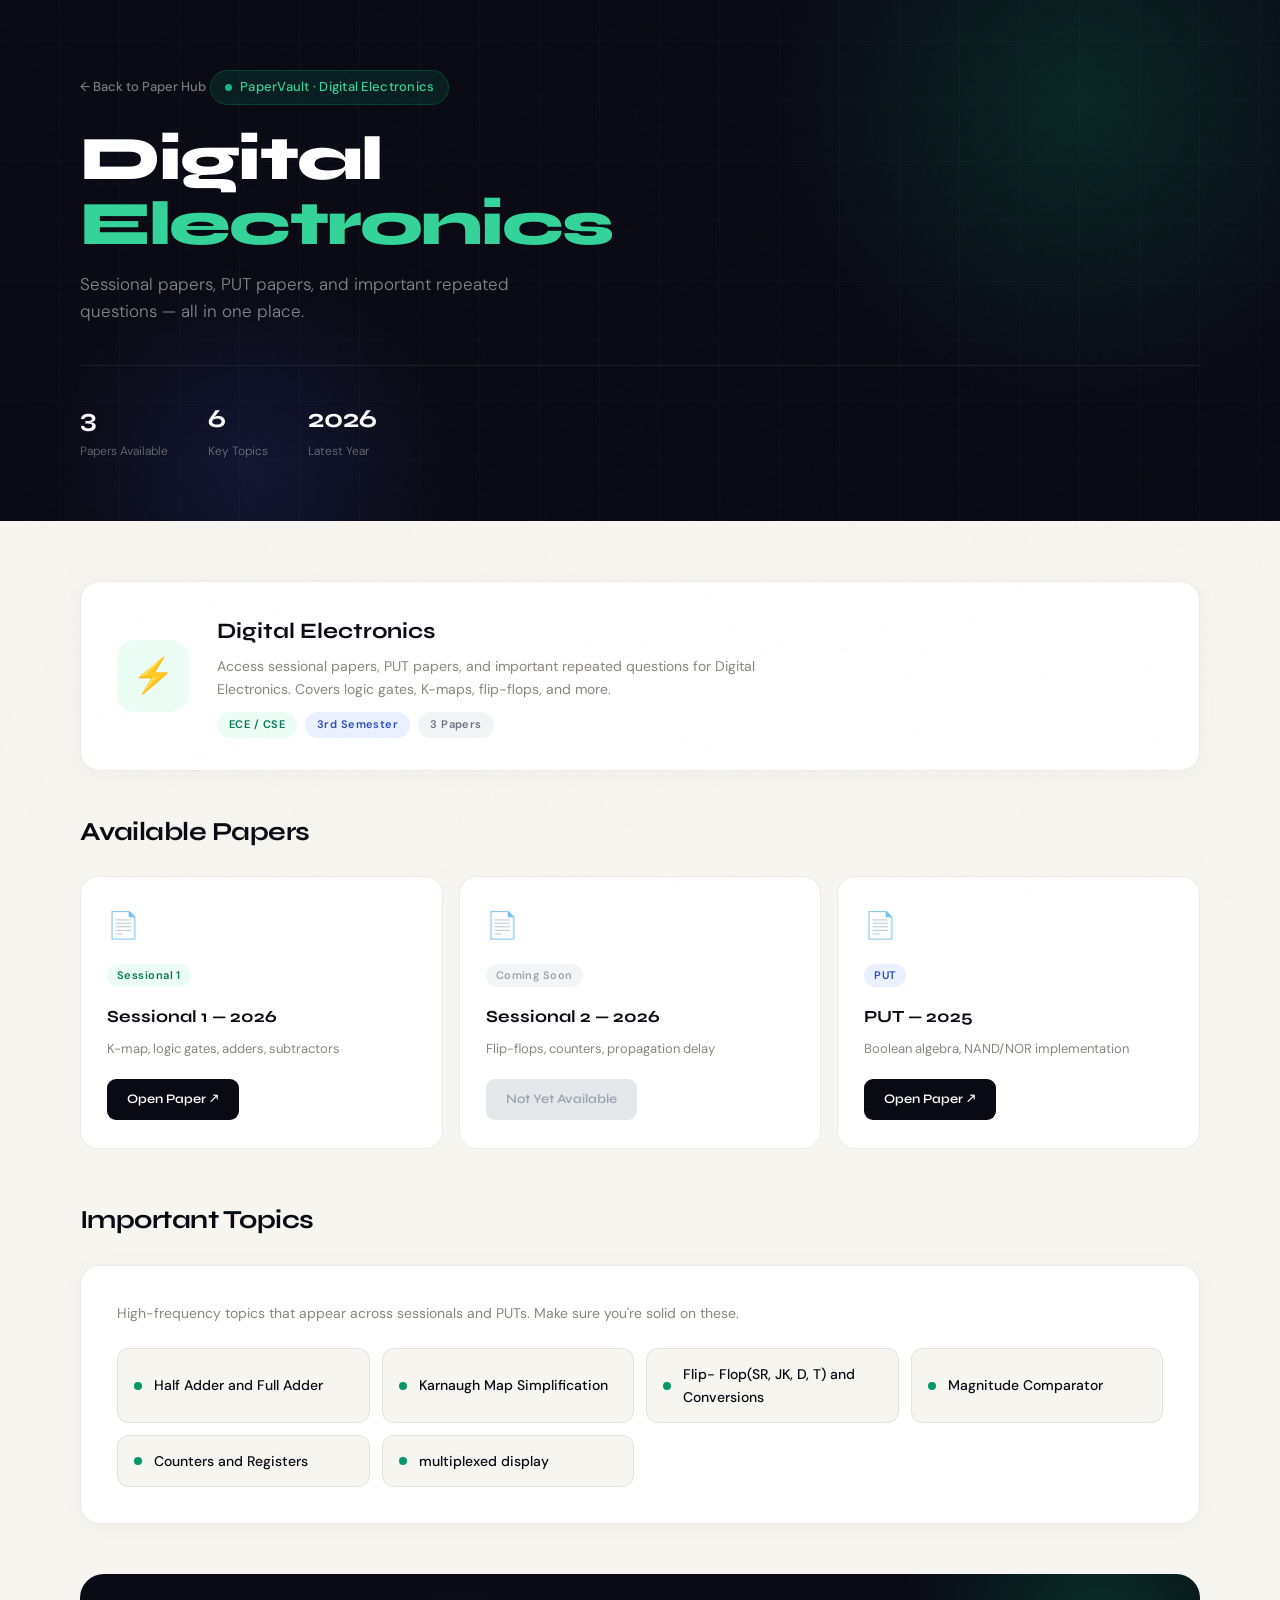
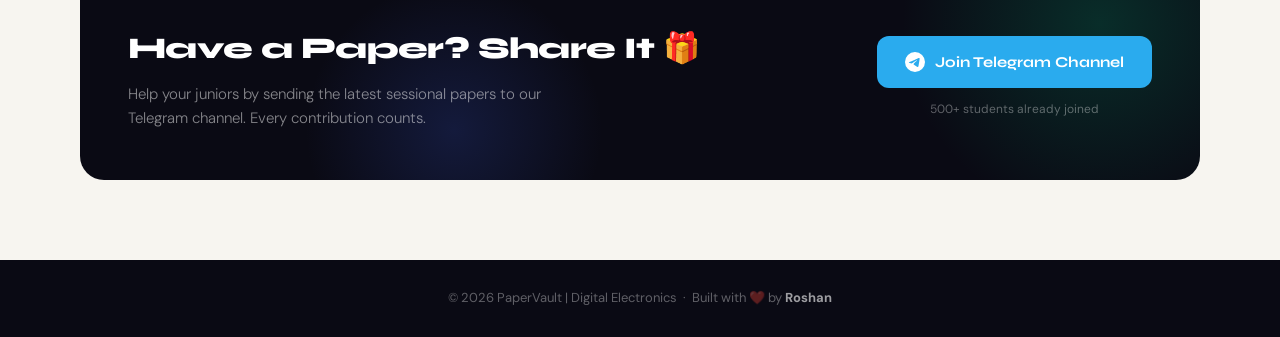
==== pages/digital.html @ 21e6dd07 "fix: correct relative path to index.html in digital page" ====
<!DOCTYPE html>
<html lang="en">
<head>
  <meta charset="UTF-8" />
  <meta name="viewport" content="width=device-width, initial-scale=1.0"/>
  <title>PaperVault | Digital Electronics</title>
  <link href="https://fonts.googleapis.com/css2?family=Syne:wght@400;600;700;800&family=DM+Sans:ital,opsz,wght@0,9..40,300;0,9..40,400;0,9..40,500;1,9..40,300&display=swap" rel="stylesheet">
  <style>
    :root {
      --ink: #0a0a14;
      --paper: #f7f5f0;
      --cream: #ede9e1;
      --accent: #059669;
      --accent2: #3b5bdb;
      --muted: #8b8580;
      --card-bg: #ffffff;
      --border: rgba(0,0,0,0.08);
    }

    * {
      margin: 0;
      padding: 0;
      box-sizing: border-box;
    }

    body {
      background: var(--paper);
      color: var(--ink);
      font-family: 'DM Sans', sans-serif;
      line-height: 1.6;
      overflow-x: hidden;
    }

    body::before {
      content: '';
      position: fixed;
      inset: 0;
      background-image: url("data:image/svg+xml,%3Csvg viewBox='0 0 200 200' xmlns='http://www.w3.org/2000/svg'%3E%3Cfilter id='noise'%3E%3CfeTurbulence type='fractalNoise' baseFrequency='0.9' numOctaves='4' stitchTiles='stitch'/%3E%3C/filter%3E%3Crect width='100%25' height='100%25' filter='url(%23noise)' opacity='0.04'/%3E%3C/svg%3E");
      pointer-events: none;
      z-index: 999;
      opacity: 0.4;
    }

    /* ─── HEADER ─── */
    header {
      background: var(--ink);
      color: white;
      position: relative;
      overflow: hidden;
    }

    .header-bg-lines {
      position: absolute;
      inset: 0;
      background-image:
        repeating-linear-gradient(0deg, transparent, transparent 59px, rgba(255,255,255,0.04) 60px),
        repeating-linear-gradient(90deg, transparent, transparent 59px, rgba(255,255,255,0.04) 60px);
    }

    .header-orb {
      position: absolute;
      width: 600px;
      height: 600px;
      border-radius: 50%;
      background: radial-gradient(circle, rgba(5,150,105,0.2) 0%, transparent 70%);
      top: -200px;
      right: -100px;
      pointer-events: none;
    }

    .header-orb2 {
      position: absolute;
      width: 400px;
      height: 400px;
      border-radius: 50%;
      background: radial-gradient(circle, rgba(59,91,219,0.15) 0%, transparent 70%);
      bottom: -150px;
      left: 50px;
      pointer-events: none;
    }

    .header-inner {
      position: relative;
      z-index: 1;
      max-width: 1200px;
      margin: 0 auto;
      padding: 70px 40px 60px;
    }

    .back-link {
      display: inline-flex;
      align-items: center;
      gap: 8px;
      color: rgba(255,255,255,0.45);
      text-decoration: none;
      font-size: 13px;
      font-weight: 500;
      margin-bottom: 24px;
      transition: color 0.2s;
    }

    .back-link:hover { color: rgba(255,255,255,0.8); }

    .header-badge {
      display: inline-flex;
      align-items: center;
      gap: 8px;
      background: rgba(5,150,105,0.15);
      border: 1px solid rgba(5,150,105,0.3);
      color: #34d399;
      padding: 6px 14px;
      border-radius: 100px;
      font-size: 13px;
      font-weight: 500;
      margin-bottom: 22px;
      letter-spacing: 0.02em;
    }

    .header-badge span {
      width: 7px;
      height: 7px;
      background: #10b981;
      border-radius: 50%;
      display: inline-block;
      animation: pulse 2s infinite;
    }

    @keyframes pulse {
      0%, 100% { opacity: 1; transform: scale(1); }
      50% { opacity: 0.5; transform: scale(0.8); }
    }

    header h1 {
      font-family: 'Syne', sans-serif;
      font-size: clamp(36px, 5.5vw, 62px);
      font-weight: 800;
      line-height: 1.05;
      letter-spacing: -0.03em;
      margin-bottom: 14px;
    }

    header h1 em {
      font-style: normal;
      color: #34d399;
    }

    header p {
      font-size: 17px;
      color: rgba(255,255,255,0.5);
      font-weight: 300;
      max-width: 480px;
      margin-bottom: 0;
    }

    .header-stats {
      display: flex;
      gap: 40px;
      margin-top: 40px;
      padding-top: 32px;
      border-top: 1px solid rgba(255,255,255,0.08);
    }

    .stat { display: flex; flex-direction: column; gap: 2px; }
    .stat-num {
      font-family: 'Syne', sans-serif;
      font-size: 26px;
      font-weight: 700;
      color: white;
    }
    .stat-label {
      font-size: 12px;
      color: rgba(255,255,255,0.4);
      font-weight: 300;
    }

    /* ─── MAIN ─── */
    .container {
      max-width: 1200px;
      margin: 0 auto;
      padding: 60px 40px 80px;
    }

    /* ─── SECTION HEADER ─── */
    .section-header {
      display: flex;
      align-items: baseline;
      justify-content: space-between;
      margin-bottom: 24px;
    }

    .section-title {
      font-family: 'Syne', sans-serif;
      font-size: 26px;
      font-weight: 700;
      letter-spacing: -0.02em;
    }

    /* ─── SUBJECT INFO CARD ─── */
    .subject-info {
      background: var(--card-bg);
      border-radius: 20px;
      border: 1.5px solid var(--border);
      padding: 32px 36px;
      margin-bottom: 40px;
      display: flex;
      align-items: center;
      gap: 28px;
      box-shadow: 0 2px 20px rgba(0,0,0,0.04);
    }

    .subject-icon-wrap {
      width: 72px;
      height: 72px;
      border-radius: 18px;
      background: #ecfdf5;
      display: flex;
      align-items: center;
      justify-content: center;
      font-size: 34px;
      flex-shrink: 0;
    }

    .subject-info h2 {
      font-family: 'Syne', sans-serif;
      font-size: 22px;
      font-weight: 700;
      margin-bottom: 6px;
    }

    .subject-info p {
      font-size: 14px;
      color: var(--muted);
      max-width: 600px;
    }

    .subject-tags {
      display: flex;
      gap: 8px;
      margin-top: 12px;
      flex-wrap: wrap;
    }

    .stag {
      padding: 4px 12px;
      border-radius: 100px;
      font-size: 11px;
      font-weight: 600;
      letter-spacing: 0.04em;
    }

    .stag-green { background: #ecfdf5; color: #047857; }
    .stag-blue  { background: #eaf0ff; color: #2d4fbb; }
    .stag-gray  { background: #f3f4f6; color: #6b7280; }

    /* ─── PAPER GRID ─── */
    .paper-grid {
      display: grid;
      grid-template-columns: repeat(auto-fill, minmax(280px, 1fr));
      gap: 16px;
      margin-bottom: 50px;
    }

    .paper-box {
      background: var(--card-bg);
      padding: 28px 26px;
      border-radius: 18px;
      border: 1.5px solid var(--border);
      transition: transform 0.2s, box-shadow 0.2s, border-color 0.2s;
      position: relative;
      overflow: hidden;
    }

    .paper-box::after {
      content: '';
      position: absolute;
      bottom: 0;
      left: 0;
      right: 0;
      height: 3px;
      background: var(--box-accent, var(--accent));
      transform: scaleX(0);
      transform-origin: left;
      transition: transform 0.25s ease;
    }

    .paper-box:hover {
      transform: translateY(-4px);
      box-shadow: 0 16px 40px rgba(0,0,0,0.1);
      border-color: transparent;
    }

    .paper-box:hover::after { transform: scaleX(1); }

    .paper-box-icon {
      font-size: 26px;
      margin-bottom: 14px;
      display: block;
    }

    .paper-box h3 {
      font-family: 'Syne', sans-serif;
      font-size: 17px;
      font-weight: 700;
      margin-bottom: 8px;
      color: var(--ink);
    }

    .paper-box p {
      font-size: 13px;
      color: var(--muted);
      margin-bottom: 20px;
    }

    .paper-type-tag {
      display: inline-block;
      padding: 3px 10px;
      border-radius: 100px;
      font-size: 11px;
      font-weight: 600;
      letter-spacing: 0.04em;
      margin-bottom: 16px;
    }

    .tag-sess { background: #ecfdf5; color: #047857; }
    .tag-put  { background: #eaf0ff; color: #2d4fbb; }
    .tag-na   { background: #f3f4f6; color: #9ca3af; }

    .paper-box a {
      display: inline-flex;
      align-items: center;
      gap: 8px;
      text-decoration: none;
      background: var(--ink);
      color: white;
      padding: 10px 20px;
      border-radius: 9px;
      font-family: 'Syne', sans-serif;
      font-weight: 600;
      font-size: 13px;
      transition: background 0.2s, transform 0.15s;
    }

    .paper-box a:hover {
      background: var(--box-accent, var(--accent));
      transform: scale(1.03);
    }

    .paper-box a.disabled {
      background: #e5e7eb;
      color: #9ca3af;
      cursor: not-allowed;
      pointer-events: none;
    }

    /* ─── TOPICS ─── */
    .topics-card {
      background: var(--card-bg);
      padding: 36px;
      border-radius: 20px;
      border: 1.5px solid var(--border);
      box-shadow: 0 2px 20px rgba(0,0,0,0.04);
      margin-bottom: 50px;
    }

    .topics-grid {
      display: grid;
      grid-template-columns: repeat(auto-fill, minmax(240px, 1fr));
      gap: 12px;
      margin-top: 24px;
    }

    .topic-item {
      display: flex;
      align-items: center;
      gap: 12px;
      padding: 14px 16px;
      background: var(--paper);
      border-radius: 12px;
      border: 1.5px solid var(--border);
      font-size: 14px;
      font-weight: 500;
      transition: border-color 0.2s, background 0.2s;
    }

    .topic-item:hover {
      border-color: rgba(5,150,105,0.3);
      background: #f0fdf8;
    }

    .topic-dot {
      width: 8px;
      height: 8px;
      border-radius: 50%;
      background: var(--accent);
      flex-shrink: 0;
    }

    /* ─── CONTRIBUTE CTA ─── */
    .contribute-box {
      background: var(--ink);
      color: white;
      padding: 50px 48px;
      border-radius: 24px;
      display: flex;
      align-items: center;
      justify-content: space-between;
      gap: 40px;
      position: relative;
      overflow: hidden;
    }

    .contribute-box::before {
      content: '';
      position: absolute;
      width: 400px;
      height: 400px;
      border-radius: 50%;
      background: radial-gradient(circle, rgba(5,150,105,0.25) 0%, transparent 70%);
      top: -150px;
      right: -100px;
      pointer-events: none;
    }

    .contribute-box::after {
      content: '';
      position: absolute;
      width: 300px;
      height: 300px;
      border-radius: 50%;
      background: radial-gradient(circle, rgba(59,91,219,0.2) 0%, transparent 70%);
      bottom: -100px;
      left: 20%;
      pointer-events: none;
    }

    .contribute-text { position: relative; z-index: 1; }

    .contribute-text h2 {
      font-family: 'Syne', sans-serif;
      font-size: 30px;
      font-weight: 800;
      margin-bottom: 10px;
      letter-spacing: -0.02em;
    }

    .contribute-text p {
      font-size: 15px;
      color: rgba(255,255,255,0.5);
      font-weight: 300;
      max-width: 420px;
    }

    .contribute-actions {
      display: flex;
      flex-direction: column;
      gap: 12px;
      align-items: center;
      position: relative;
      z-index: 1;
      flex-shrink: 0;
    }

    .tg-btn {
      display: inline-flex;
      align-items: center;
      gap: 10px;
      padding: 14px 28px;
      background: #2AABEE;
      color: white;
      text-decoration: none;
      border-radius: 12px;
      font-family: 'Syne', sans-serif;
      font-weight: 700;
      font-size: 15px;
      transition: background 0.2s, transform 0.15s;
      white-space: nowrap;
    }

    .tg-btn:hover {
      background: #1a9bde;
      transform: scale(1.04);
    }

    .tg-note {
      font-size: 12px;
      color: rgba(255,255,255,0.35);
    }

    /* ─── ANIMATIONS ─── */
    .fade-up {
      opacity: 0;
      transform: translateY(20px);
      animation: fadeUp 0.5s forwards;
    }

    @keyframes fadeUp {
      to { opacity: 1; transform: translateY(0); }
    }

    .delay-1 { animation-delay: 0.1s; }
    .delay-2 { animation-delay: 0.2s; }
    .delay-3 { animation-delay: 0.3s; }

    /* ─── FOOTER ─── */
    footer {
      background: var(--ink);
      color: rgba(255,255,255,0.35);
      text-align: center;
      padding: 28px 20px;
      font-size: 13px;
    }

    footer strong { color: rgba(255,255,255,0.6); }

    @media (max-width: 700px) {
      .header-inner { padding: 50px 24px 44px; }
      .container { padding: 40px 20px 60px; }
      .header-stats { gap: 24px; }
      .subject-info { flex-direction: column; gap: 16px; }
      .contribute-box { flex-direction: column; padding: 36px 28px; text-align: center; }
      .contribute-text p { margin: 0 auto; }
    }
  </style>
</head>
<body>

  <header>
    <div class="header-bg-lines"></div>
    <div class="header-orb"></div>
    <div class="header-orb2"></div>
    <div class="header-inner">
      <a href="../index.html" class="back-link fade-up">← Back to Paper Hub</a>
      <div class="header-badge fade-up delay-1">
        <span></span> PaperVault · Digital Electronics
      </div>
      <h1 class="fade-up delay-1">
        Digital<br><em>Electronics</em>
      </h1>
      <p class="fade-up delay-2">
        Sessional papers, PUT papers, and important repeated questions — all in one place.
      </p>
      <div class="header-stats fade-up delay-3">
        <div class="stat">
          <span class="stat-num">3</span>
          <span class="stat-label">Papers Available</span>
        </div>
        <div class="stat">
          <span class="stat-num">6</span>
          <span class="stat-label">Key Topics</span>
        </div>
        <div class="stat">
          <span class="stat-num">2026</span>
          <span class="stat-label">Latest Year</span>
        </div>
      </div>
    </div>
  </header>

  <div class="container">

    <!-- Subject Info -->
    <div class="subject-info fade-up">
      <div class="subject-icon-wrap">⚡</div>
      <div>
        <h2>Digital Electronics</h2>
        <p>Access sessional papers, PUT papers, and important repeated questions for Digital Electronics. Covers logic gates, K-maps, flip-flops, and more.</p>
        <div class="subject-tags">
          <span class="stag stag-green">ECE / CSE</span>
          <span class="stag stag-blue">3rd Semester</span>
          <span class="stag stag-gray">3 Papers</span>
        </div>
      </div>
    </div>

    <!-- Papers -->
    <div class="section-header">
      <h2 class="section-title">Available Papers</h2>
    </div>

    <div class="paper-grid">

      <div class="paper-box" style="--box-accent:#059669;">
        <span class="paper-box-icon">📄</span>
        <span class="paper-type-tag tag-sess">Sessional 1</span>
        <h3>Sessional 1 — 2026</h3>
        <p>K-map, logic gates, adders, subtractors</p>
        <a href="https://drive.google.com/file/d/1zLcSnVj4xgojFIDp60pKzK4BfF113yq0/view?usp=sharing" target="_blank">
          Open Paper ↗
        </a>
      </div>

      <div class="paper-box" style="--box-accent:#6b7280;">
        <span class="paper-box-icon">📄</span>
        <span class="paper-type-tag tag-na">Coming Soon</span>
        <h3>Sessional 2 — 2026</h3>
        <p>Flip-flops, counters, propagation delay</p>
        <a href="#" class="disabled">Not Yet Available</a>
      </div>

      <div class="paper-box" style="--box-accent:#3b5bdb;">
        <span class="paper-box-icon">📄</span>
        <span class="paper-type-tag tag-put">PUT</span>
        <h3>PUT — 2025</h3>
        <p>Boolean algebra, NAND/NOR implementation</p>
        <a href="YOUR_GOOGLE_DRIVE_LINK_HERE" target="_blank">Open Paper ↗</a>
      </div>

    </div>

    <!-- Important Topics -->
    <div class="section-header">
      <h2 class="section-title">Important Topics</h2>
    </div>

    <div class="topics-card">
      <p style="font-size:14px; color:var(--muted);">High-frequency topics that appear across sessionals and PUTs. Make sure you're solid on these.</p>
      <div class="topics-grid">
        <div class="topic-item"><span class="topic-dot"></span>Half Adder and Full Adder</div>
        <div class="topic-item"><span class="topic-dot"></span>Karnaugh Map Simplification</div>
        <div class="topic-item"><span class="topic-dot"></span>Flip- Flop(SR, JK, D, T) and Conversions</div>
        <div class="topic-item"><span class="topic-dot"></span>Magnitude Comparator</div>
        <div class="topic-item"><span class="topic-dot"></span>Counters and Registers</div>
        <div class="topic-item"><span class="topic-dot"></span>multiplexed display</div>
      </div>
    </div>

    <!-- Contribute CTA -->
    <div class="contribute-box">
      <div class="contribute-text">
        <h2>Have a Paper? Share It 🎁</h2>
        <p>Help your juniors by sending the latest sessional papers to our Telegram channel. Every contribution counts.</p>
      </div>
      <div class="contribute-actions">
        <a href="#" class="tg-btn">
          <svg width="20" height="20" viewBox="0 0 24 24" fill="white"><path d="M11.944 0A12 12 0 0 0 0 12a12 12 0 0 0 12 12 12 12 0 0 0 12-12A12 12 0 0 0 12 0a12 12 0 0 0-.056 0zm4.962 7.224c.1-.002.321.023.465.14a.506.506 0 0 1 .171.325c.016.093.036.306.02.472-.18 1.898-.962 6.502-1.36 8.627-.168.9-.499 1.201-.82 1.23-.696.065-1.225-.46-1.9-.902-1.056-.693-1.653-1.124-2.678-1.8-1.185-.78-.417-1.21.258-1.91.177-.184 3.247-2.977 3.307-3.23.007-.032.014-.15-.056-.212s-.174-.041-.249-.024c-.106.024-1.793 1.14-5.061 3.345-.48.33-.913.49-1.302.48-.428-.008-1.252-.241-1.865-.44-.752-.245-1.349-.374-1.297-.789.027-.216.325-.437.893-.663 3.498-1.524 5.83-2.529 6.998-3.014 3.332-1.386 4.025-1.627 4.476-1.635z"/></svg>
          Join Telegram Channel
        </a>
        <span class="tg-note">500+ students already joined</span>
      </div>
    </div>

  </div>

  <footer>
    © 2026 PaperVault | Digital Electronics &nbsp;·&nbsp; Built with ❤️ by <strong>Roshan</strong>
  </footer>

</body>
</html>
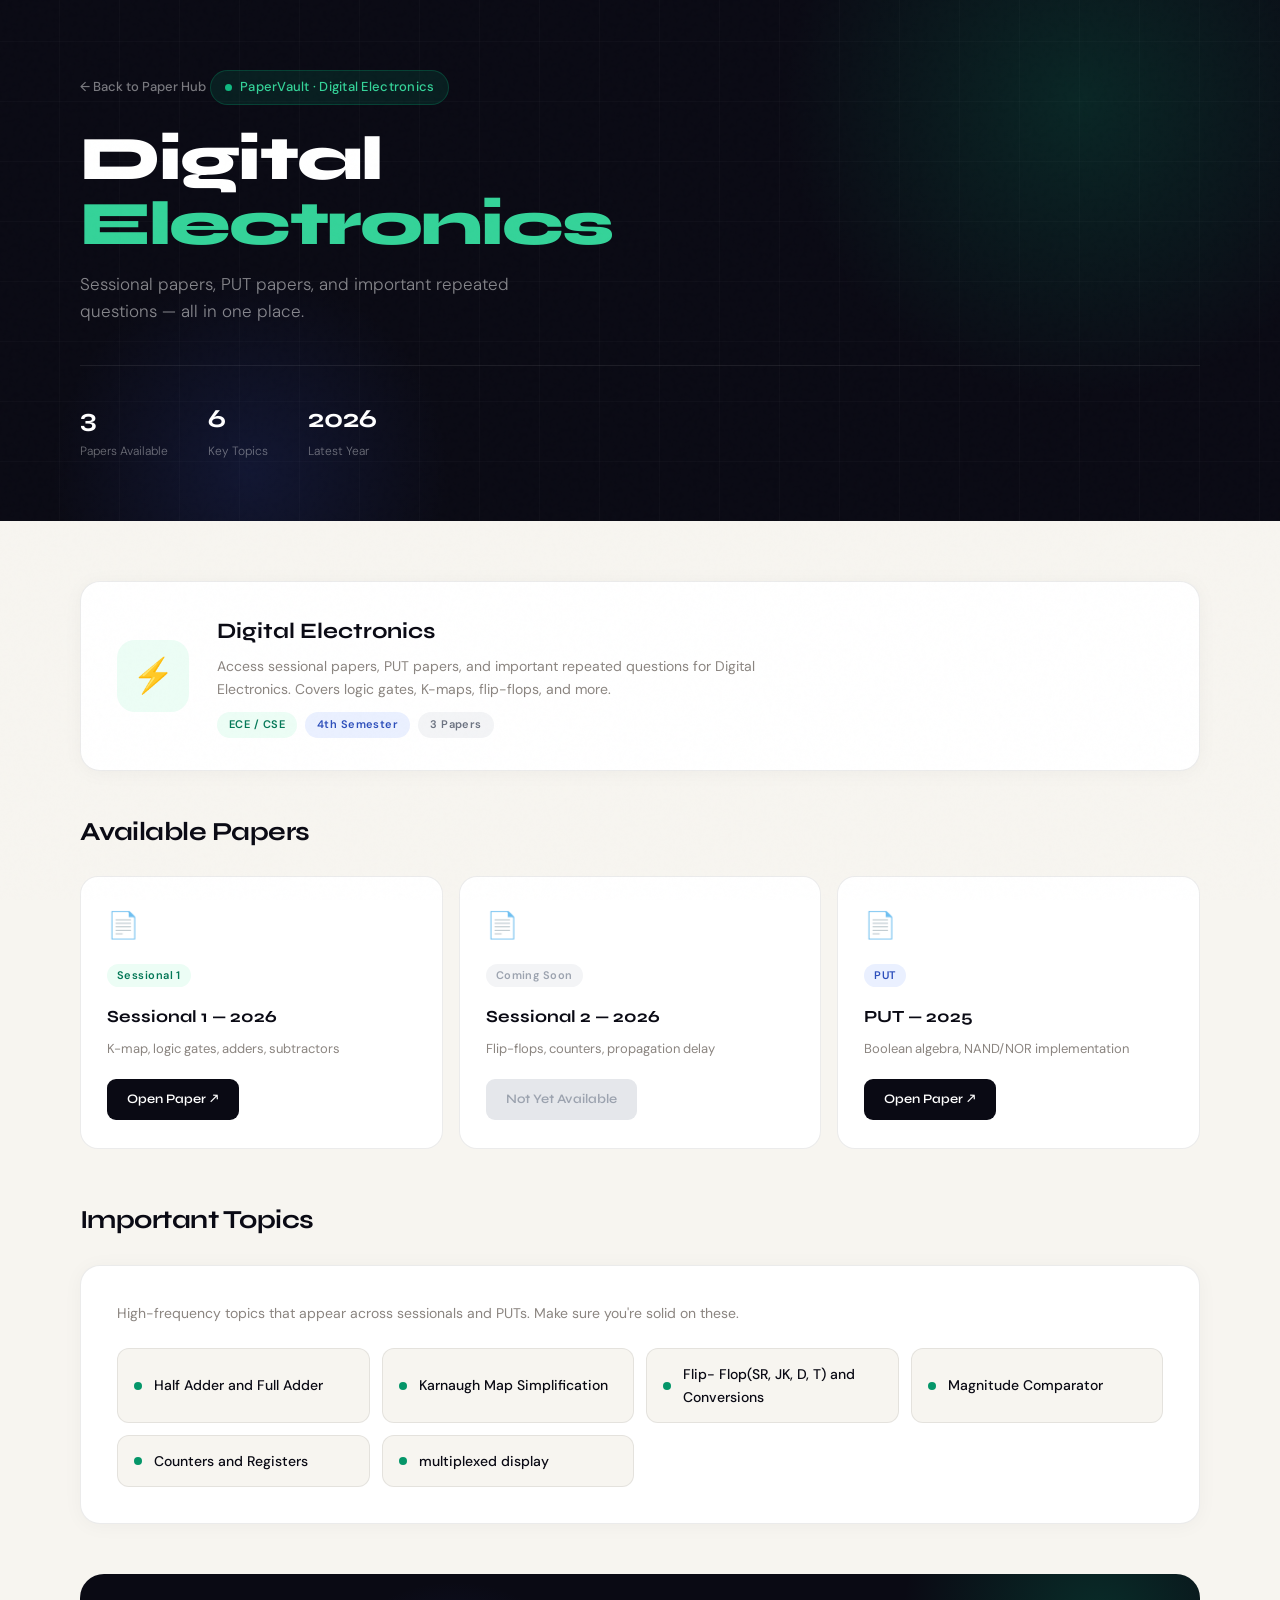
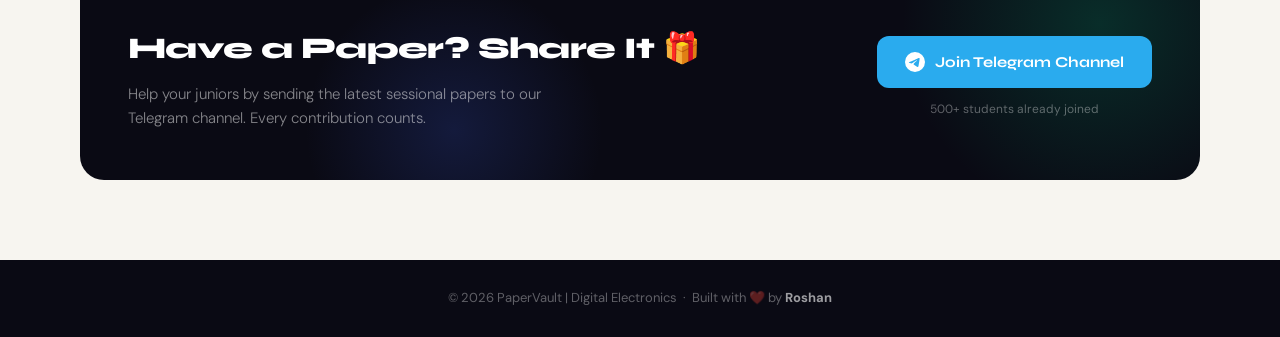
==== commit 4a4fa5c0: "fix: corrected semester label in digital electronics section" ====
--- a/pages/digital.html
+++ b/pages/digital.html
@@ -566,7 +566,7 @@
         <p>Access sessional papers, PUT papers, and important repeated questions for Digital Electronics. Covers logic gates, K-maps, flip-flops, and more.</p>
         <div class="subject-tags">
           <span class="stag stag-green">ECE / CSE</span>
-          <span class="stag stag-blue">3rd Semester</span>
+          <span class="stag stag-blue">4th Semester</span>
           <span class="stag stag-gray">3 Papers</span>
         </div>
       </div>
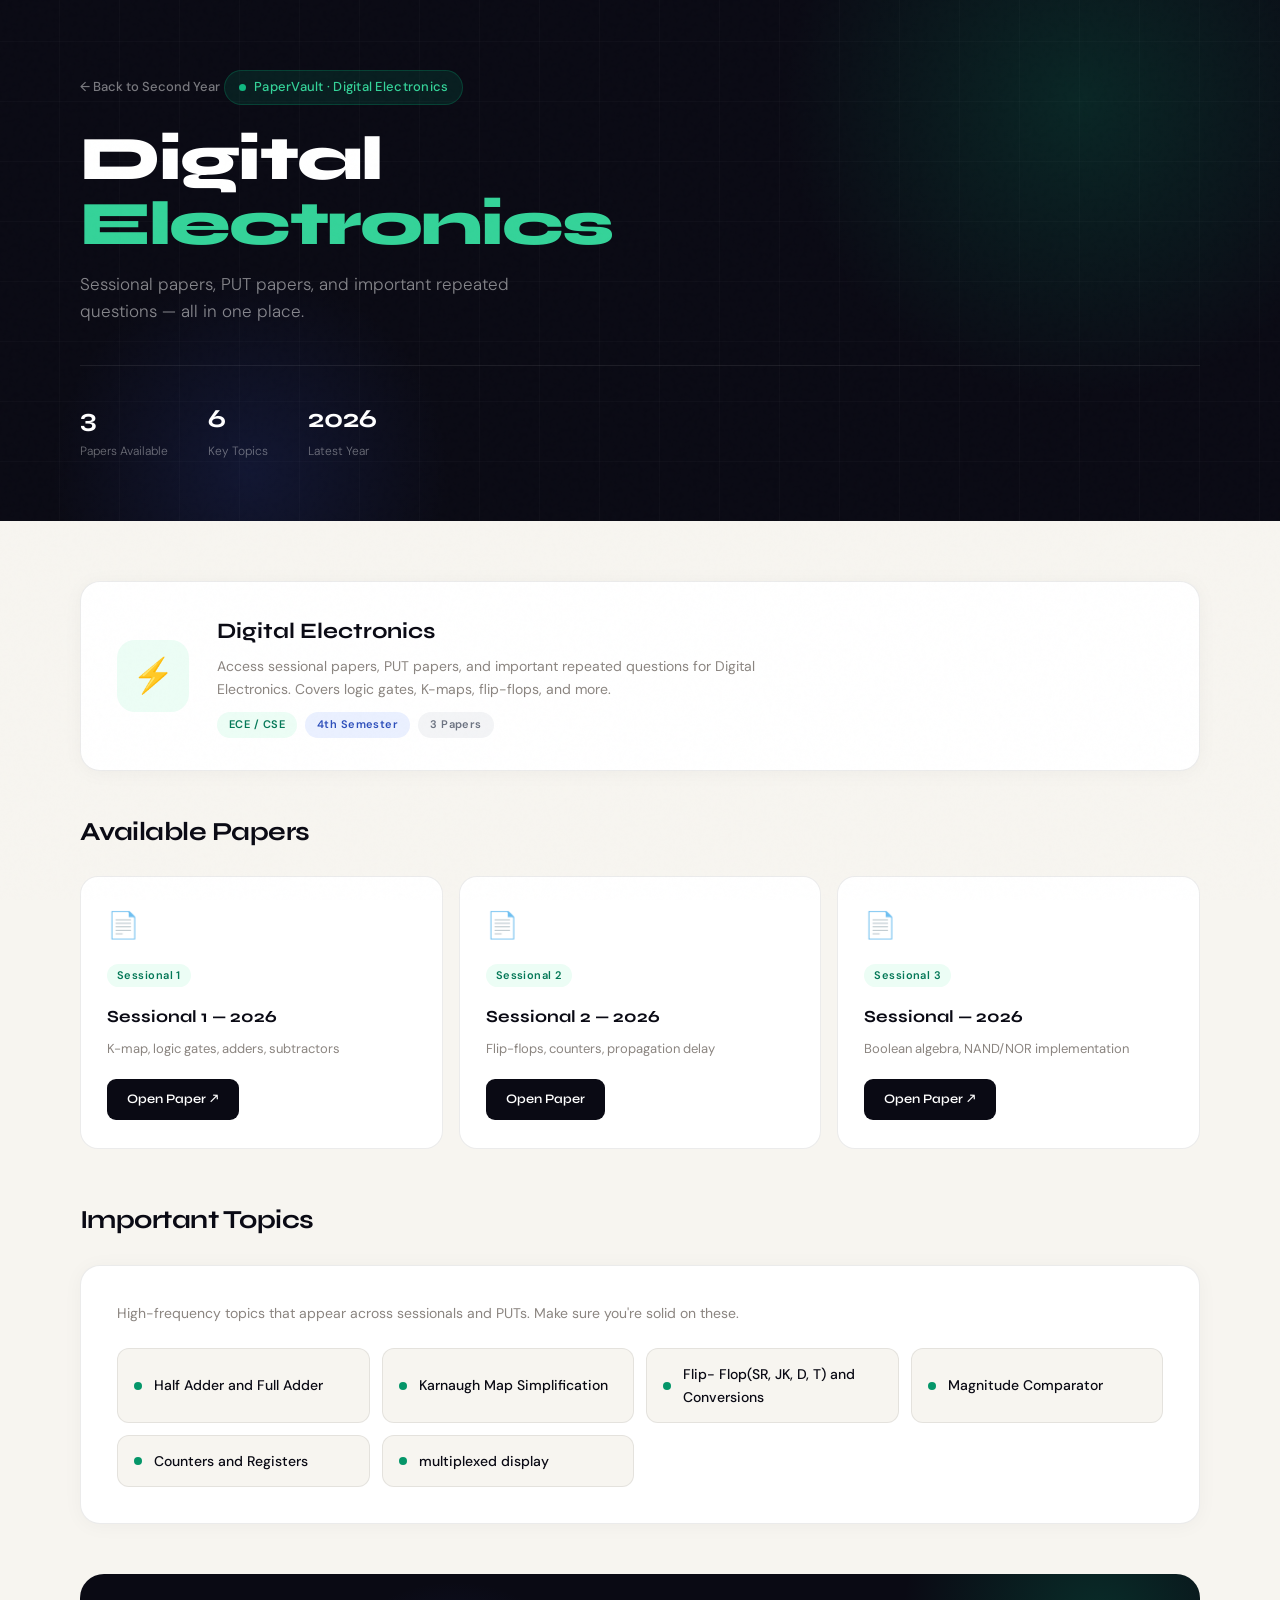
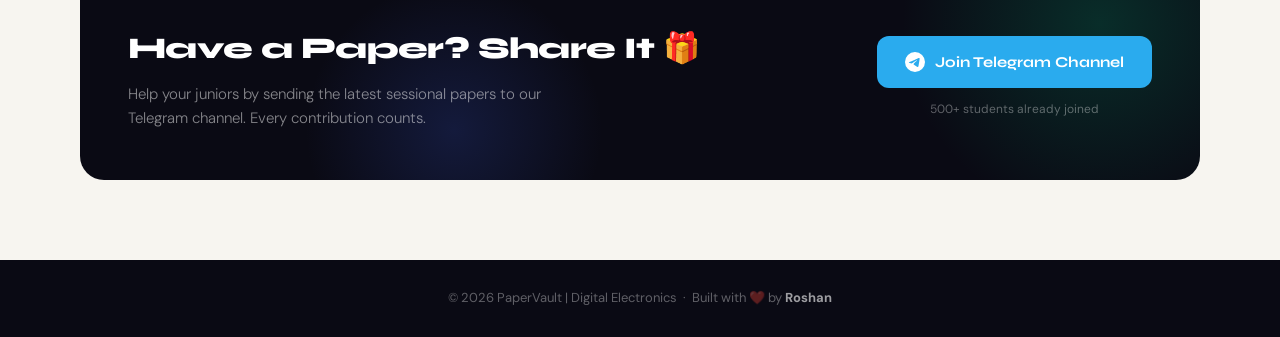
==== commit 0af88315: "fix: correct Telegram link redirect behavior" ====
--- a/pages/digital.html
+++ b/pages/digital.html
@@ -529,7 +529,7 @@
     <div class="header-orb"></div>
     <div class="header-orb2"></div>
     <div class="header-inner">
-      <a href="../index.html" class="back-link fade-up">← Back to Paper Hub</a>
+      <a href="subTwo.html" class="back-link fade-up">← Back to Second Year</a>
       <div class="header-badge fade-up delay-1">
         <span></span> PaperVault · Digital Electronics
       </div>
@@ -589,18 +589,18 @@
         </a>
       </div>
 
-      <div class="paper-box" style="--box-accent:#6b7280;">
+      <div class="paper-box" style="--box-accent:#42b1cd;">
         <span class="paper-box-icon">📄</span>
-        <span class="paper-type-tag tag-na">Coming Soon</span>
+        <span class="paper-type-tag tag-sess">Sessional 2</span>
         <h3>Sessional 2 — 2026</h3>
         <p>Flip-flops, counters, propagation delay</p>
-        <a href="#" class="disabled">Not Yet Available</a>
+        <a href="https://drive.google.com/file/d/1G-IA8S7rD9bmeIWx92bb2h-RS_aDEIEX/view?usp=sharing">Open Paper</a>
       </div>
 
       <div class="paper-box" style="--box-accent:#3b5bdb;">
         <span class="paper-box-icon">📄</span>
-        <span class="paper-type-tag tag-put">PUT</span>
-        <h3>PUT — 2025</h3>
+        <span class="paper-type-tag tag-sess">Sessional 3</span>
+        <h3>Sessional — 2026</h3>
         <p>Boolean algebra, NAND/NOR implementation</p>
         <a href="YOUR_GOOGLE_DRIVE_LINK_HERE" target="_blank">Open Paper ↗</a>
       </div>
@@ -631,7 +631,7 @@
         <p>Help your juniors by sending the latest sessional papers to our Telegram channel. Every contribution counts.</p>
       </div>
       <div class="contribute-actions">
-        <a href="#" class="tg-btn">
+        <a href=href="https://t.me/+d8AozSrEgHFjOGM1" target="_blank" rel="noopener noreferrer" class="tg-btn">
           <svg width="20" height="20" viewBox="0 0 24 24" fill="white"><path d="M11.944 0A12 12 0 0 0 0 12a12 12 0 0 0 12 12 12 12 0 0 0 12-12A12 12 0 0 0 12 0a12 12 0 0 0-.056 0zm4.962 7.224c.1-.002.321.023.465.14a.506.506 0 0 1 .171.325c.016.093.036.306.02.472-.18 1.898-.962 6.502-1.36 8.627-.168.9-.499 1.201-.82 1.23-.696.065-1.225-.46-1.9-.902-1.056-.693-1.653-1.124-2.678-1.8-1.185-.78-.417-1.21.258-1.91.177-.184 3.247-2.977 3.307-3.23.007-.032.014-.15-.056-.212s-.174-.041-.249-.024c-.106.024-1.793 1.14-5.061 3.345-.48.33-.913.49-1.302.48-.428-.008-1.252-.241-1.865-.44-.752-.245-1.349-.374-1.297-.789.027-.216.325-.437.893-.663 3.498-1.524 5.83-2.529 6.998-3.014 3.332-1.386 4.025-1.627 4.476-1.635z"/></svg>
           Join Telegram Channel
         </a>
